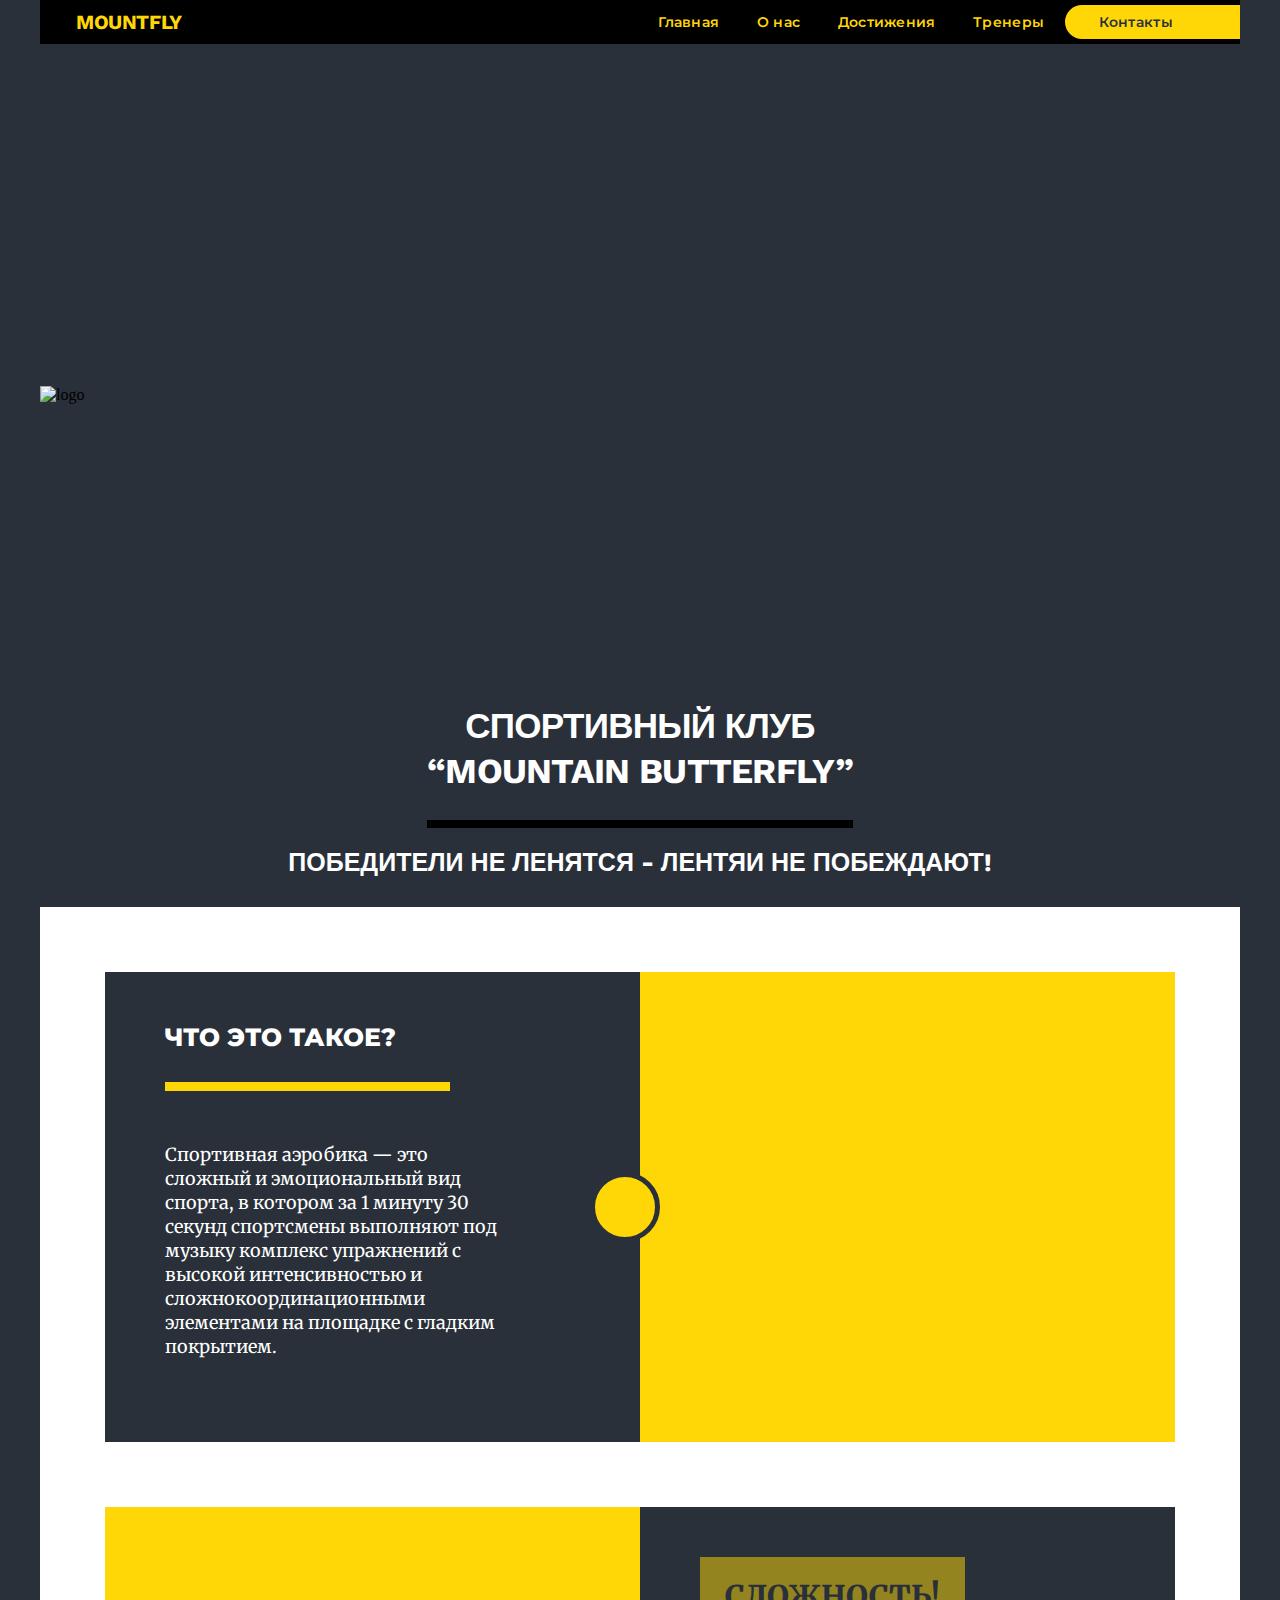
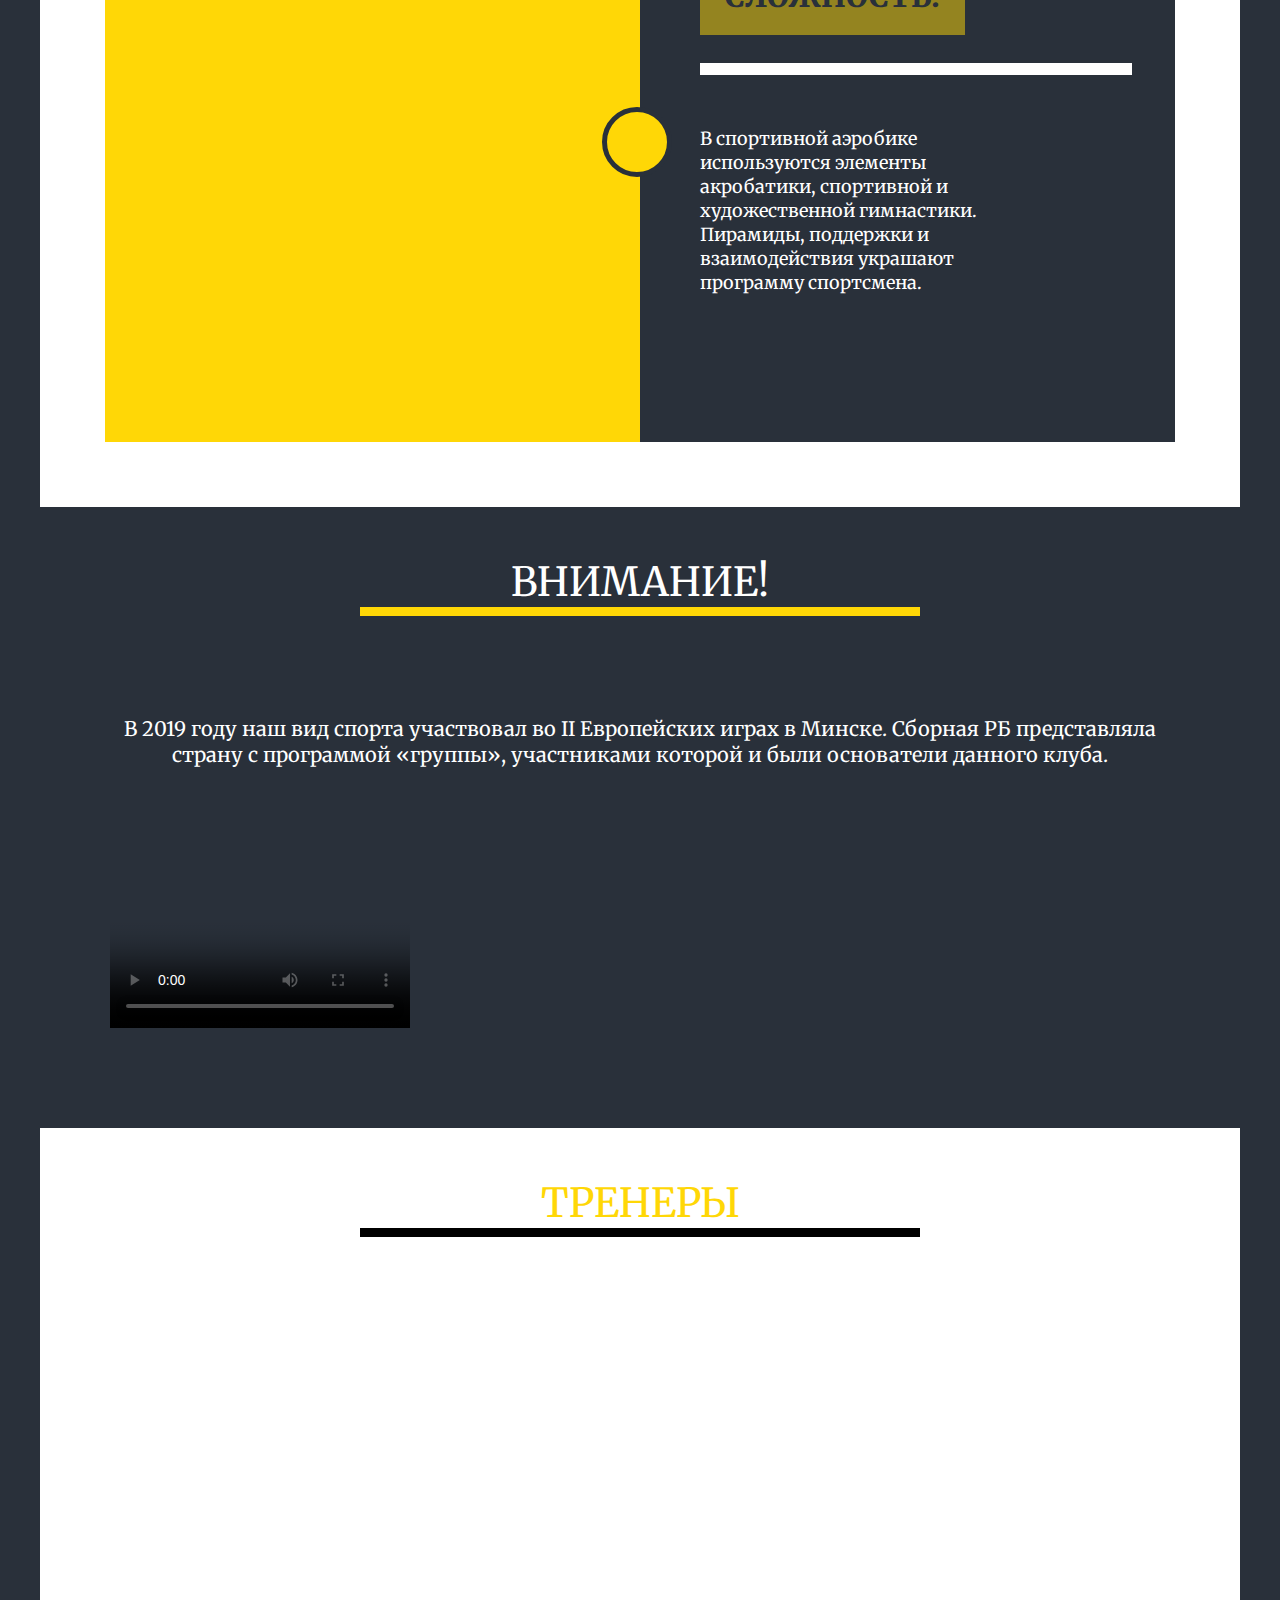
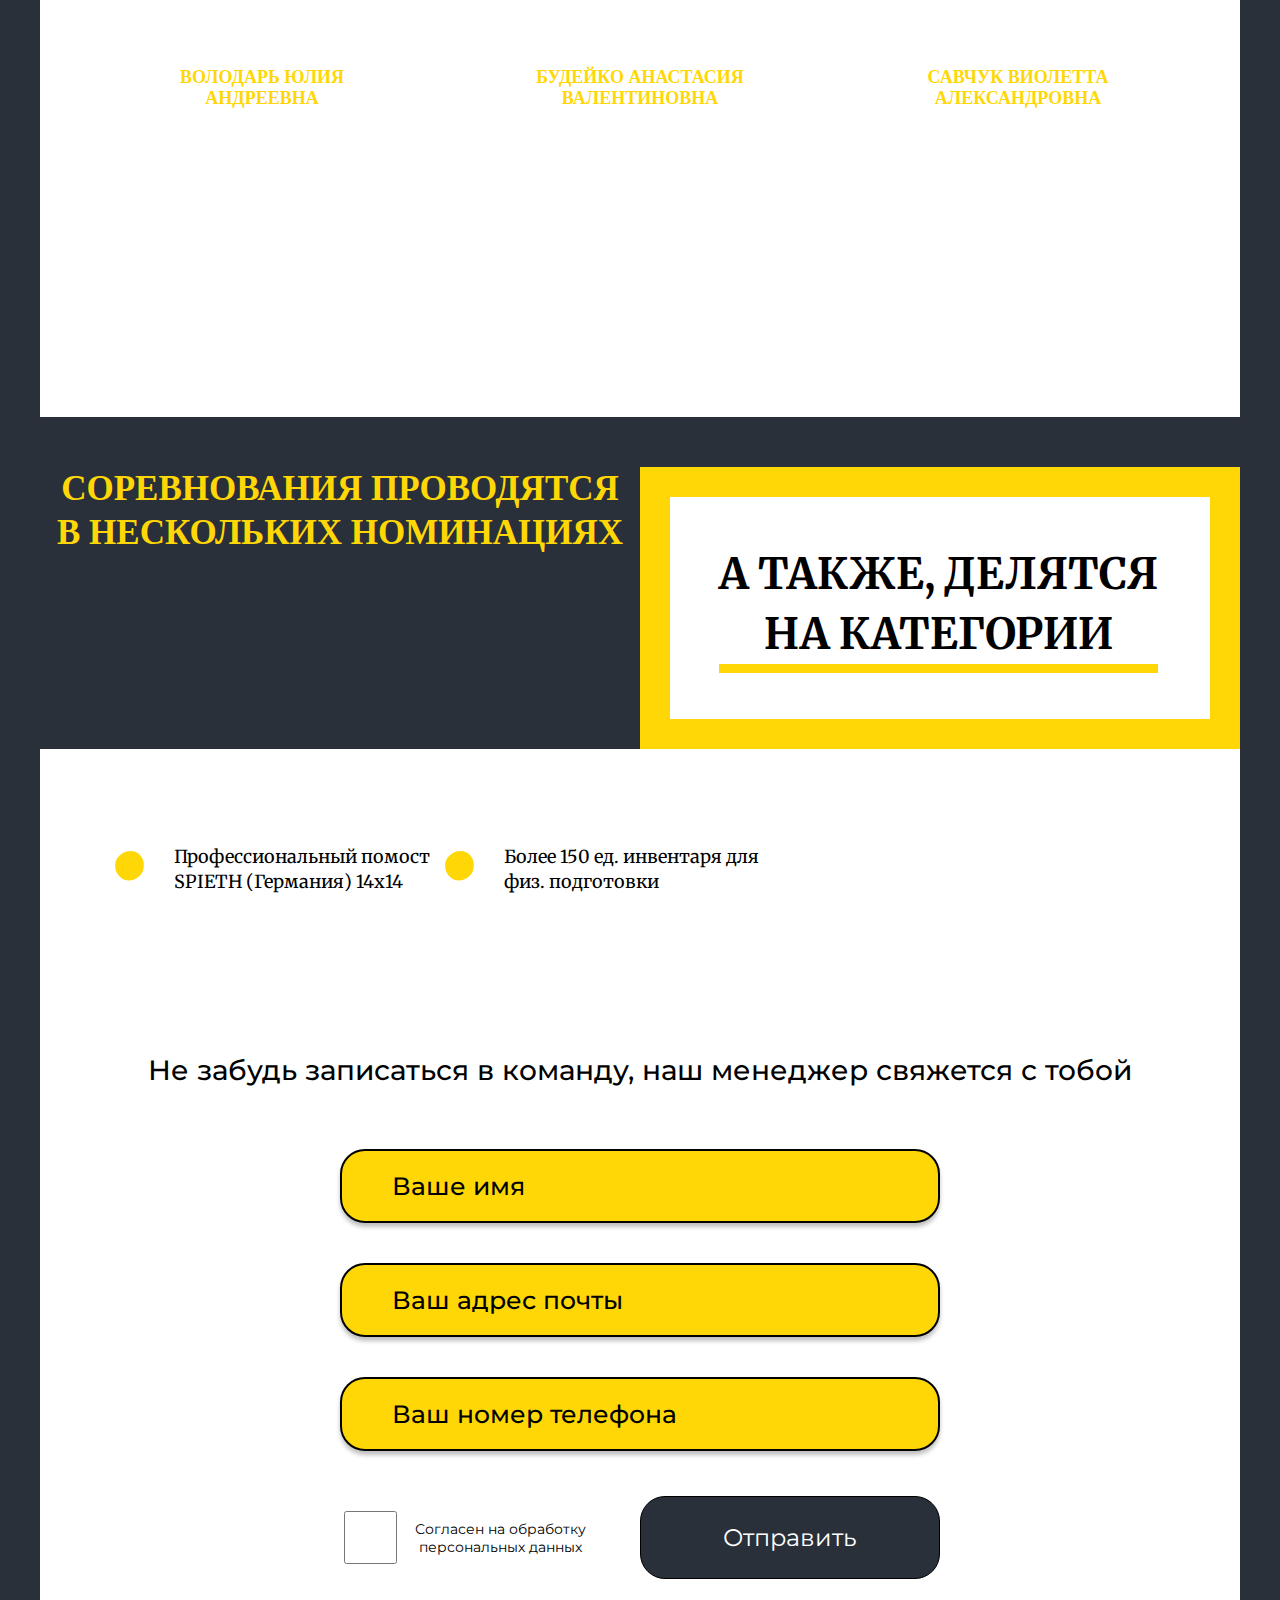
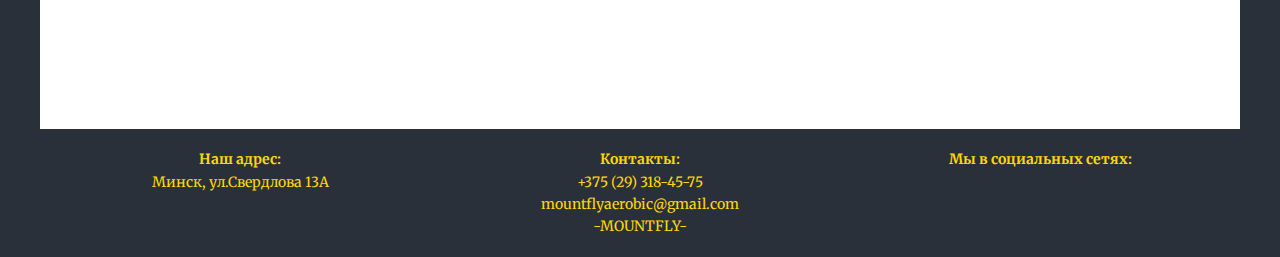
==== index.html @ a64c0f8c "Add files via upload" ====
<!DOCTYPE html>
<html>
<head>
    <meta charset="UTF-8">
    <meta http-equiv="X-UA-Compatible" content="IE=edge">
    <meta name="viewport" content="width=device-width, initial-scale=1.0">
    <title>MOUNTFLY</title>
    <link rel="stylesheet" href="style.css">
    <link rel="preconnect" href="https://fonts.googleapis.com">
    <link rel="preconnect" href="https://fonts.gstatic.com" crossorigin>
    <link href="https://fonts.googleapis.com/css2?family=Merriweather&family=Montserrat&family=Work+Sans&display=swap" rel="stylesheet">
    <link rel="stylesheet" href="https://use.fontawesome.com/releases/v5.6.1/css/all.css"
    integrity="sha384-gfdkjb5BdAXd+lj+gudLWI+BXq4IuLW5IT+brZEZsLFm++aCMlF1V92rMkPaX4PP" crossorigin="anonymous">
    <link rel="shortcut icon" href="images/logo.jpg" type="image/jpg">
</head>
<body>
    <header>
            
        <h1>MOUNTFLY</h1>
        <img src="images/logo2.png" alt="logo">
        <nav>
            <a href="#">Главная</a>
            <a href="#main">О нас</a>
            <a href="#attention">Достижения</a>
            <a href="#coaches">Тренеры</a>
            <a href="#contacts">Контакты</a>
        </nav>
        <div class="hamburger-menu">
            <input id="menu__toggle" type="checkbox"/>
            <label class="menu__btn" for="menu__toggle">
                <span></span>
            </label>
            <ul class="menu__box">
                <li><a class="menu__item" href="#">Главная</a></li>
                <li><a class="menu__item" href="#main">О нас</a></li>
                <li><a class="menu__item" href="#attention">Достижения</a></li>
                <li><a class="menu__item" href="#coaches">Тренеры</a></li>
                <li><a class="menu__item" href="#contacts">Контакты</a></li>
            </ul>
        </div>
    </header>
    <section class="header">
        <img src="images/logo2.png" alt="logo">
    </section>
    <section class="main" id="main">
        <div class="name">
            <h1>СПОРТИВНЫЙ КЛУБ<br> “MOUNTAIN BUTTERFLY”</h1>
            <h2>ПОБЕДИТЕЛИ НЕ ЛЕНЯТСЯ - ЛЕНТЯИ НЕ ПОБЕЖДАЮТ!</h2>
        </div>
    </section>
    <section class="about">
        <div class="left">
            <h1>ЧТО ЭТО ТАКОЕ?</h1>
            <p>Спортивная аэробика — это сложный и эмоциональный вид спорта, в котором за 1 минуту 30 секунд спортсмены
                 выполняют под музыку комплекс упражнений с высокой интенсивностью и сложнокоординационными элементами на 
                 площадке с гладким покрытием.</p>
        </div>
        <div class="right">
            <div class="slider-container">
                <div class="slider-track">
                    <div class="slider-item"></div>
                    <div class="slider-item"></div>
                    <div class="slider-item"></div>
                </div>
            </div>
            <div class="slider-button">
                
            </div>
        </div>
        <img src="images/photo_4.png" class="hid">
    </section>
    <section class="complexity">
        <div class="right">
            <div class="slider-container2">
                <div class="slider-track2">
                    <div class="slider-item2"></div>
                    <div class="slider-item2"></div>
                    <div class="slider-item2"></div>
                </div>
            </div>
           <div class="slider-button2">
                
            </div>
        </div>
        <div class="left">
            <h1>Сложность!</h1>
            <hr>
            <p>В спортивной аэробике используются элементы акробатики, спортивной и художественной гимнастики.
                 Пирамиды, поддержки и взаимодействия украшают программу спортсмена.</p>
        </div>
        <img src="images/photo_7.jpg" class="hid">
    </section>
    <section class="attention" id="attention">
        <h1>внимание!</h1>
        <p>В 2019 году наш вид спорта участвовал во II Европейских играх в Минске. 
            Сборная РБ представляла страну с программой «группы», участниками которой и были основатели данного клуба.</p>
        <div class="attImg">
            <img src="images/photo_10.png" alt="">
            <video controls="controls" poster="images/photo_12.png">
                <source src="images/video.mp4" type='video/mp4; codecs="avc1.42E01E, mp4a.40.2"'>
            </video>
            <img src="images/photo_11.png" alt="">
        </div>
            
    </section>
    <section class="coaches" id="coaches">
        <h1>Тренеры</h1>
        <div class="members">
                <div class="member">
                    <h2>ВОЛОДАРЬ ЮЛИЯ<br> АНДРЕЕВНА</h2>
                    <p>В спорте 16 лет (Нац.Сборная) <br>
                            Мастер спорта РБ<br>
                            Участница 2 Европейских игр<br>
                            Высшее проф. образование (БГУФК)<br>
                            Педагогический стаж 3 года<br>
                            Чемпионка Европы 2013 года<br>
                            Судья 1 категории<br>
                            Действующий спортсмен</p>
                </div>
                <div class="member">
                    <h2>БУДЕЙКО АНАСТАСИЯ<br>
                            ВАЛЕНТИНОВНА</h2>
                    <p>В спорте 15 лет (Нац.Сборная)<br>
                            Мастер спорта РБ<br>
                            Участница 2 Европейских игр<br>
                            Высшее проф. образование (БГУФК)<br>
                            Педагогический стаж 3 года<br>
                            Многократный чемпион РБ<br>
                            Судья 1 категории<br>
                            Действующий спортсмен</p>
                </div>
                <div class="member">
                    <h2> САВЧУК ВИОЛЕТТА<br>
                            АЛЕКСАНДРОВНА</h2>
                    <p>Идейный директор<br>
                            Организатор соревнований<br>
                            Помощник тренеров<br>
                            Волонтер по спортивной аэробике<br>
                            II-ых европейских игр</p>
                </div>
        </div>
    </section>
    <section class="solo">
        <div class="sLeft">
            <h2>СОРЕВНОВАНИЯ ПРОВОДЯТСЯ<br>
                    В НЕСКОЛЬКИХ НОМИНАЦИЯХ</h2>
            <img src="images/photo_14.png" alt="">
        </div>
        <div class="sRight">
            <div class="sRight2">
                <div class="sRight3">
                    <h2>А ТАКЖЕ, ДЕЛЯТСЯ<br>
                            НА КАТЕГОРИИ</h2>
                    <img src="images/photo_13.png" alt="">
                </div>
            </div>
        </div>
    </section>
    <section class="gym">
        <div>
            <img src="images/photo_18.png" alt="">
            <ul>
                <li class="list-type">•</li>
                <li>Профессиональный помост<br>
                        SPIETH (Германия) 14х14</li>
                <li class="list-type">•</li>
                <li>Более 150 ед. инвентаря для <br>
                        физ. подготовки </li>
            </ul>
        </div>
    </section>
    <section class="contacts" id="contacts">
        <h2>Не забудь записаться в команду, наш менеджер свяжется с тобой</h2>
        <form action="#">
            <input type="text" placeholder="Ваше имя" id="name"><br>
            <input type="email" placeholder="Ваш адрес почты" id="email"><br>
            <input type="text" placeholder="Ваш номер телефона" id="tel"><br>
            <div class="send">
                <div>
                    <input type="checkbox" id="check" onchange="ch()">
                <label for="check">Согласен на обработку<br>
                    персональных данных </label> 
                </div>
                
                    <button onclick="sendMail(); return false">Отправить</button>
            </div>
        </form>
    </section>
    <footer>
            <p>
                <b>Наш адрес:</b><br>
                Минск, ул.Свердлова 13А
            </p>
            <p>
                <b>Контакты:</b><br>
                +375 (29) 318-45-75 <br>
                mountflyaerobic@gmail.com <br>
                -MOUNTFLY-
            </p>
            <p>
                <b>Мы в социальных сетях:</b><br>
                <a href="https://instagram.com/_mountfly_?utm_medium=copy_link" target="_blank" id="inst"></a>
                <a href="https://vk.com/mountfly" target="_blank" id="vk"></a>
            </p>
    </footer>
    <script src="https://ajax.googleapis.com/ajax/libs/jquery/3.6.0/jquery.min.js"></script>
    <script src="scripts/slider.js"></script>
    <script src="scripts/slider2.js"></script>
    <script src="scripts/script.js"></script>
</body>
</html>
---- style.css ----
body{
    box-sizing: border-box;
    margin: 0 auto;
    max-width: 1200px;
    background-color:#29303A;  
}
header{
    background-color:black;
    color: #FFD706;
    margin: 0;
    display: flex;
    justify-content: space-between;
    align-items: center;
}
header h1{
    font-family: Work Sans;
    font-style: normal;
    font-weight: bold;
    font-size: 20px;
    letter-spacing: -0.02em;
    padding: 10px;
    padding-right: 0;
    padding-left: 3%;
    margin: 0;
}
header img{
    display: none;
}
nav{
    width: 70%;
    text-align: right;
}
nav a{
    color: #FFD706;
    font-family: Montserrat;
    font-style: normal;
    font-weight: 600;
    font-size: 14px;
    letter-spacing: 0.02em;
    text-decoration: none;
    padding: 1% 2% 1% 2%;
}
nav a:last-child{
    color:#29303A;
    background-color: #FFD706;
    padding: 1% 8% 1% 4%;
    border-radius: 25px 0 0 25px;
}
nav a:hover{
    border-radius: 25px;
    color:#29303A;
    background-color: #FFD706;
}
.header{
    height: 360px;
    background-image: url(images/header2.jpg);
    background-repeat: no-repeat;
    background-size:cover;
    background-position: 50% 0%;
    vertical-align: middle;
    display: flex;
    align-items: flex-end;
}
.header img{
    width: 13%;
    vertical-align: middle;
}
.name h1{
    font-weight: bold;
    font-size: 35px;
    line-height: 65px;
    padding-top: 300px;
    padding-bottom: 26px;
    border-bottom: 8px solid #000000;
    display: inline-block;
    margin: 0;
    line-height: 45px;
    letter-spacing: -0.02em;
}
.name h2{
    margin: 0;
    padding-top: 20px;
    font-weight: bold;
    font-size: 25px;
    padding-bottom: 30px;
}
.main{
    background-image: url(images/Group_1.png);
    font-family: 'Work Sans', sans-serif;
    text-align: center;
    color: #FFFFFF;
    background-repeat: no-repeat;
    background-position: 50% 0%;
    background-size: 100% auto;
}
.about, .complexity{
    width: 100%;
    height: 600px;
    background-color: white;
    display: flex;
}
.left, .right{
    width: 45%;
    margin: 65px;
    box-sizing: border-box;
}
.left{
    margin-right: 0;
    background-color: #29303A;
    color:#FFFFFF;
    padding-left: 5%;
}
.left h1{
    font-family: 'Montserrat', sans-serif;
    font-weight: 800;
    font-size: 25px;
    border-bottom: 9px solid #FFD706;
    margin-top: 50px;
    margin-right: 40%;
    padding-bottom: 30px;
}
.left p{
    margin-top: 52px;
    font-family: Merriweather;
    font-style: normal;
    font-size: 18px;
    line-height: 133.5%;
    padding-right: 140px;
}
.right{
    margin-left: 0;
    position: relative;
}
.slider-container, .slider-container2{
    overflow: hidden;
    background-color: pink;
    height: 100%;
}
.slider-track, .slider-track2{
    background-color: #FFD706;
    display: flex;
    transition: .2s;
    height: 100%;
}
.slider-item, .slider-item2{
    height: 100%;
    min-width: 100%;
    background-repeat: no-repeat;
    background-size: cover;
    background-position: 50% 50%;
}
.about .slider-item:nth-child(1){  background-image: url(images/photo_4.png);}
.about .slider-item:nth-child(2){  background-image: url(images/photo_5.jpg);}
.about .slider-item:nth-child(3){  background-image: url(images/photo_6.jpg);}
.slider-button, .slider-button2{
    background-color: #FFD706;
    background-image: url(images/arrow.png);
    background-repeat: no-repeat;
    background-size: cover;
    background-position: 50% 50%;
    color: #29303A;
    border-radius: 100%;
    border: 5px solid #29303A;
    width: 60px;
    height: 60px;
    text-align: center;
    vertical-align: middle;
    font-size: 90px;
    font-weight: bold;
    position: absolute;
    top: 200px;
    left: -50px;
}
.slider-button:hover,.slider-button2:hover{
    cursor: pointer;
}
.complexity .left, .complexity .right{
    margin: 65px;
    margin-top: 0;
}
.complexity .right{
    margin-right: 0;
}
.complexity .left{
    margin-left: 0;
}
.complexity .slider-item2:nth-child(1){  background-image: url(images/photo_7.jpg);}
.complexity .slider-item2:nth-child(2){  background-image: url(images/photo_8.jpg);}
.complexity .slider-item2:nth-child(3){  background-image: url(images/photo_9.jpg);}
.complexity .slider-button2{
    left: 93%;
}
.attention{
    background-color: #29303A;
    text-align: center;
    color: #FFFFFF;
    padding-bottom: 90px;
}
.attention h1, .coaches h1{
    font-family: Merriweather;
    font-size: 40px;
    border-bottom:9px solid #FFD706;
    text-transform: uppercase;
    font-weight: normal;
    padding-top: 50px;
    margin: 0 auto;
    max-width: 560px;
}
.attention p{
    font-family: Merriweather;
    font-size: 20px;
    line-height: 131.5%;
    padding: 80px 5% 80px 5%; 
}
video{
    max-width: 30%;
    margin: 10px 0;
}
.attImg{
    display: flex
}
.attention img{
    max-width: 30%;
    margin: 10px 35px;
}
.complexity h1{
    color: #29303A;
    font-size: 30px;
    font-family: Merriweather;
    text-transform: uppercase;
    background: rgba(255, 215, 6, 0.5);
    padding: 20px 25px;
    border: none;
    text-align: center;
    display: inline-block;
}
hr{
    border: 6px solid #FFFFFF;
    color: #ffffff;
    max-width: 420px;
    margin-left: 0;
}
.coaches{
    background-color: #FFFFFF;
    text-align: center;
    color: #FFFFFF;
    padding-bottom: 20px;
}
.coaches h1{
    color: #FFD706;
    border-color: black;
}
.member{
    width: 30%;
    height: 640px;
    background-repeat: no-repeat;
    background-size: cover;
    background-position: 50% 0%;
}
.member:nth-child(1){  background-image: url(images/photo_15.png);}
.member:nth-child(2){  background-image: url(images/photo_16.png);}
.member:nth-child(3){  background-image: url(images/photo_17.png);}
.member h2{
    color: #FFD706;
    padding: 0 7%;
    padding-top: 355px;
    font-size: 18px;
}
.members{
    display: flex;
    justify-content: space-between;
    margin: 5%;
}
.member p{
    font-family: Montserrat;
    font-size: 17px;
    line-height: 134.4%;
    letter-spacing: -0.055em;
    padding-top: 2%; 
}
.solo{
    background-color: #29303A;
    color: #FFD706;
    padding-top: 50px;
    display: flex;
    text-align: center;
}
.sLeft, .sRight{
    width: 50%
}
.solo img{
    width: 100%;
}
.sRight{
    background-color: #FFD706;
}
.sRight2{
    background-color: #FFD706;
    padding: 5%;
}
.sRight3{
    background:#FFFFFF;
    color: black;
    padding: 2%; 
}
.sRight h2{
    font-family: Merriweather;
    font-weight: bold;
    font-size: 43px;
    line-height: 60px;
    display: inline-block;
    border-bottom:9px solid #FFD706;
}
.sLeft h2{
    font-size: 35px;
    line-height: 44px;
    margin: 0;
}
.gym{
    background-color: #FFFFFF;
    padding: 5%;
}
.gym div{
    background-image: url(images/Group.png);
    background-repeat: no-repeat;
    background-position: 100% 100%;
    background-size: auto 100%;
}
.gym img{
    width: 87.3%;
}
.gym ul{
    display: flex;
    font-family: Merriweather;
    font-size: 18px;
    line-height: 134.4%;
    padding: 0;
}
.gym li{
    list-style: none;
}
.list-type{
    color: #FFD706;
    font-size:150px;
    padding-right: 15px;
}
.contacts{
    background-color: #FFFFFF;
    background-image: url(images/back.png);
    background-repeat: no-repeat;
    background-size: cover;
    text-align: center;
    padding-bottom: 150px;
}
.contacts h2{
    margin: 0;
    padding: 80px 0 40px 0;
    font-family: Montserrat;
    font-weight: 500;
    font-size: 28px;
    line-height: 134.4%;
}
input[type=text], input[type=email]{
    color: #000000;
    font-size: 25px;
    font-family: Montserrat;
    font-weight: 500;
    padding: 20px 0 20px 50px;
    background-color: #FFD706;
    width: 100%;
    margin: 20px 0;
    border: 2px solid #000000;
    box-sizing: border-box;
    box-shadow: 0px 4px 4px rgba(0, 0, 0, 0.25);
    border-radius: 25px;
}
input::-webkit-input-placeholder{
    color: black;
}
input::-moz-placeholder{
    color: black;
}
input[type=checkbox]{
    background-color: #FFD706;
    border: 2px solid #000000;
    width: 53px;
    height: 53px;
}
button{
    color: white;
    text-align: center;
    padding: 26px 0;
    width: 50%;
    font-family: Montserrat;
    font-size: 24px;
    background: #29303A;
    border: 1px solid #000000;
    box-sizing: border-box;
    border-radius: 25px;
}
button:hover{
    background:white;
    color:#29303A;
    cursor: pointer;
}
button:disabled,
button[disabled]{
  background-color: #cccccc;
  color: #666666;
}
label{
    font-size: 14px;
    font-family: Montserrat;
    margin-left: 15px;
}
.send{
    align-items: center;
    display: flex;
    justify-content: space-between;
    margin-top: 25px;
}
form{
    width: 50%;
    margin: 0 auto;
}
.send div{
    display: flex;
    align-items: center;
}
footer{
    background-color: #29303A;
    padding: 5px 0;
    display: flex;
    justify-content: space-around;
    color: #FFD706;
    text-align: center;
}
footer p{
    width: 30%;
    font-size: 14px;
    font-family: Merriweather;
    line-height: 160%;
}
footer p a{
    display: inline-block;
    width: 30px;
    height: 30px;
    background-size: 100% auto;
    background-repeat: no-repeat;
    margin: 0 10px;
    background-position: 50% 50%;
    margin-top: 5px;
}
#inst {background-image: url(images/inst.png);}
#vk {
    background-image: url(images/vk.png);
    width: 43px;
}
.hamburger-menu{
    display: none;
} 
.hid{
    display: none;
}
@media(max-width: 905px){
    input[type=checkbox]{
		width:10px;
	}
	#check{
		width:53px;
	}
    nav{
        display: none;
    }
    header img{
        display: block;
        width: 40px;
margin-left: 3px;
    }
    .hamburger-menu{
        display: block;
    }
    #menu__toggle {
        opacity: 0;
      }
      /* стилизуем кнопку */
      .menu__btn {
        display: flex; /* используем flex для центрирования содержимого */
        align-items: center;  /* центрируем содержимое кнопки */
        position: fixed;
        top: 20px;
        left: 10px;
        width: 26px;
        height: 26px;
        cursor: pointer;
        z-index: 1;
      }
      /* добавляем "гамбургер" */
      .menu__btn > span, .menu__btn > span::before, .menu__btn > span::after {
        display: block;
        position: absolute;
        width: 100%;
        height: 3px;
        background-color: #FFFFFF;
      }
      .menu__btn > span::before {
        content: '';
        top: -8px;
      }
      .menu__btn > span::after {
        content: '';
        top: 8px;
      }
      header{
          position: fixed;
          width: 100%;
          background-color: rgba(41, 48, 58, 0.7);
          justify-content: flex-end;
      }
      header h1{
          font-size: 25px;
          padding: 10px;
          padding-right: 0;
          
      }
      /* контейнер меню */
      .menu__box {
        display: block;
        position: fixed;
        visibility: hidden;
        top: 0;
        left: -100%;
        width: 50%;
        height: 100%;
        margin: 0;
        padding: 40px 0;
        list-style: none;
        text-align: left;
        background-color: rgba(41, 48, 58, 0.8);
        box-shadow: 1px 0px 6px rgba(0, 0, 0, .2);
      }
      /* элементы меню */
      .menu__item {
        font-family: Montserrat;
        display: block;
        padding: 12px 24px;
        color: #FFD706;
        font-size: 20px;
        font-weight: 600;
        text-decoration: none;
      }
      .menu__item:hover {
        background-color: #CFD8DC;
      }
      
      #menu__toggle:checked ~ .menu__btn > span {
        transform: rotate(45deg);
      }
      #menu__toggle:checked ~ .menu__btn > span::before {
        top: 0;
        transform: rotate(0);
      }
      #menu__toggle:checked ~ .menu__btn > span::after {
        top: 0;
        transform: rotate(90deg);
      }
      #menu__toggle:checked ~ .menu__box {
        visibility: visible;
        left: 0;
      }
      .menu__btn > span,
      .menu__btn > span::before,
      .menu__btn > span::after {
        transition-duration: .25s;
      }
      .menu__box {
        transition-duration: .25s;
      }
      .menu__item {
        transition-duration: .25s;
      }
      .members, footer, ul, .attImg{
        flex-direction: column;
        align-items: center;
    }

    .member{
        width: 100%;
        height: min-content;
    }
    .member h2{
        padding-top: 75%;
    }
    .solo, ul, .about, .complexity{
      flex-direction: column;
    }
    .sLeft,.sRight, .left{
        width: 100%;
        margin: 0
    }
    .right{
        display: none;
    }
    footer p,form{
        width: 80%;
    }
    .r2 img{
        display: none
    }
    input[type=text], input[type=email],button{
        font-size: 18px;
    }
    li{
        margin: 10px 0;
        font-size: 14px;
    }
    .top-name{
        display: none;
    }
    .left{
        padding-left: 10%;
        
    }
    .left h1{
        margin-right: 0;
    }
    .about, .complexity{
        height: min-content;
    }
    .about .left, .complexity .left{
        margin-bottom: 0; 
    }
    .hid{
        display: block;
        max-width: 90%;
        margin: 5%;
    }
    .attention img,video{
        max-width: 90%; 
    }
    .name h1{
        padding-top: 200px;
    }
    .gym div{
        background-image: none;
        text-align: center;
    }
}
@media(max-width:1180px){
    .left p{
        padding-right: 10%;
    }
}
@media(max-width:800px){
    .header{
        background-image: none;
        height: 100px;
    }
    .header img{
        display: none;
    }
    
}
@media(max-width:700px){
    .header{
        height: 100px;
    }
    .name h1{
        padding-top: 150px;
        font-size: 30px;
    }
    .name h2{
        font-size: 20px;
    }
}
@media (min-width: 768px) and (max-width:1000px) {
    .member p{
        font-size: 14px;
    }
}
@media (min-width: 1000px) and (max-width:1240px) {
    .member p{
        font-size: 17px;
    }
    .rect{
        width: 300px;
    }
}
@media (min-width:570px) and (max-width: 768px) {
    .member{
        height: min-content;
    }
    .member h2{
        padding-top: 75%;
    }
}
@media(max-width:540px){
    .name h1,.attention h1, .coaches h1, .contacts h2{
        font-size: 30px;
    }
    .name h2,.attention p{
        font-size: 20px;
    }
    .left p{
        font-size: 18px;
    }
    .attention img, video{
        max-width: 300px;
    }
    .name h1{
        font-size: 26px;
        line-height: 25px;
    }
    .name h2{
        font-size: 16px;
    }
}
@media(max-width:450px){
    .name h1{
        padding-top: 120px;
        font-size: 20px;
        line-height: 18px;
    }
    .name h2{
        font-size: 12px;
    }
    .sRight h2,.sLeft h2{
        font-size: 30px;
    }
    .member h2 {
        padding-top: 85%;
    }
}
@media(max-width:360px){
    footer p{
        font-size: 18px;
    }
    .name h1{
        padding-top: 100px;
    }
    .member h2 {
        padding-top: 90%;
    }
    .member p {
        font-size: 12px;
    }
}
@media(min-width:1240px) and (max-width:1340px){
    .rect{
        width: 400px;
    }
}
@media(min-width:908px) and (max-width:1000px){
    .rect{
        width: 300px;
    }
}
@media(min-width:1400px){
    .top-name{
        height: 300px;
    }
}
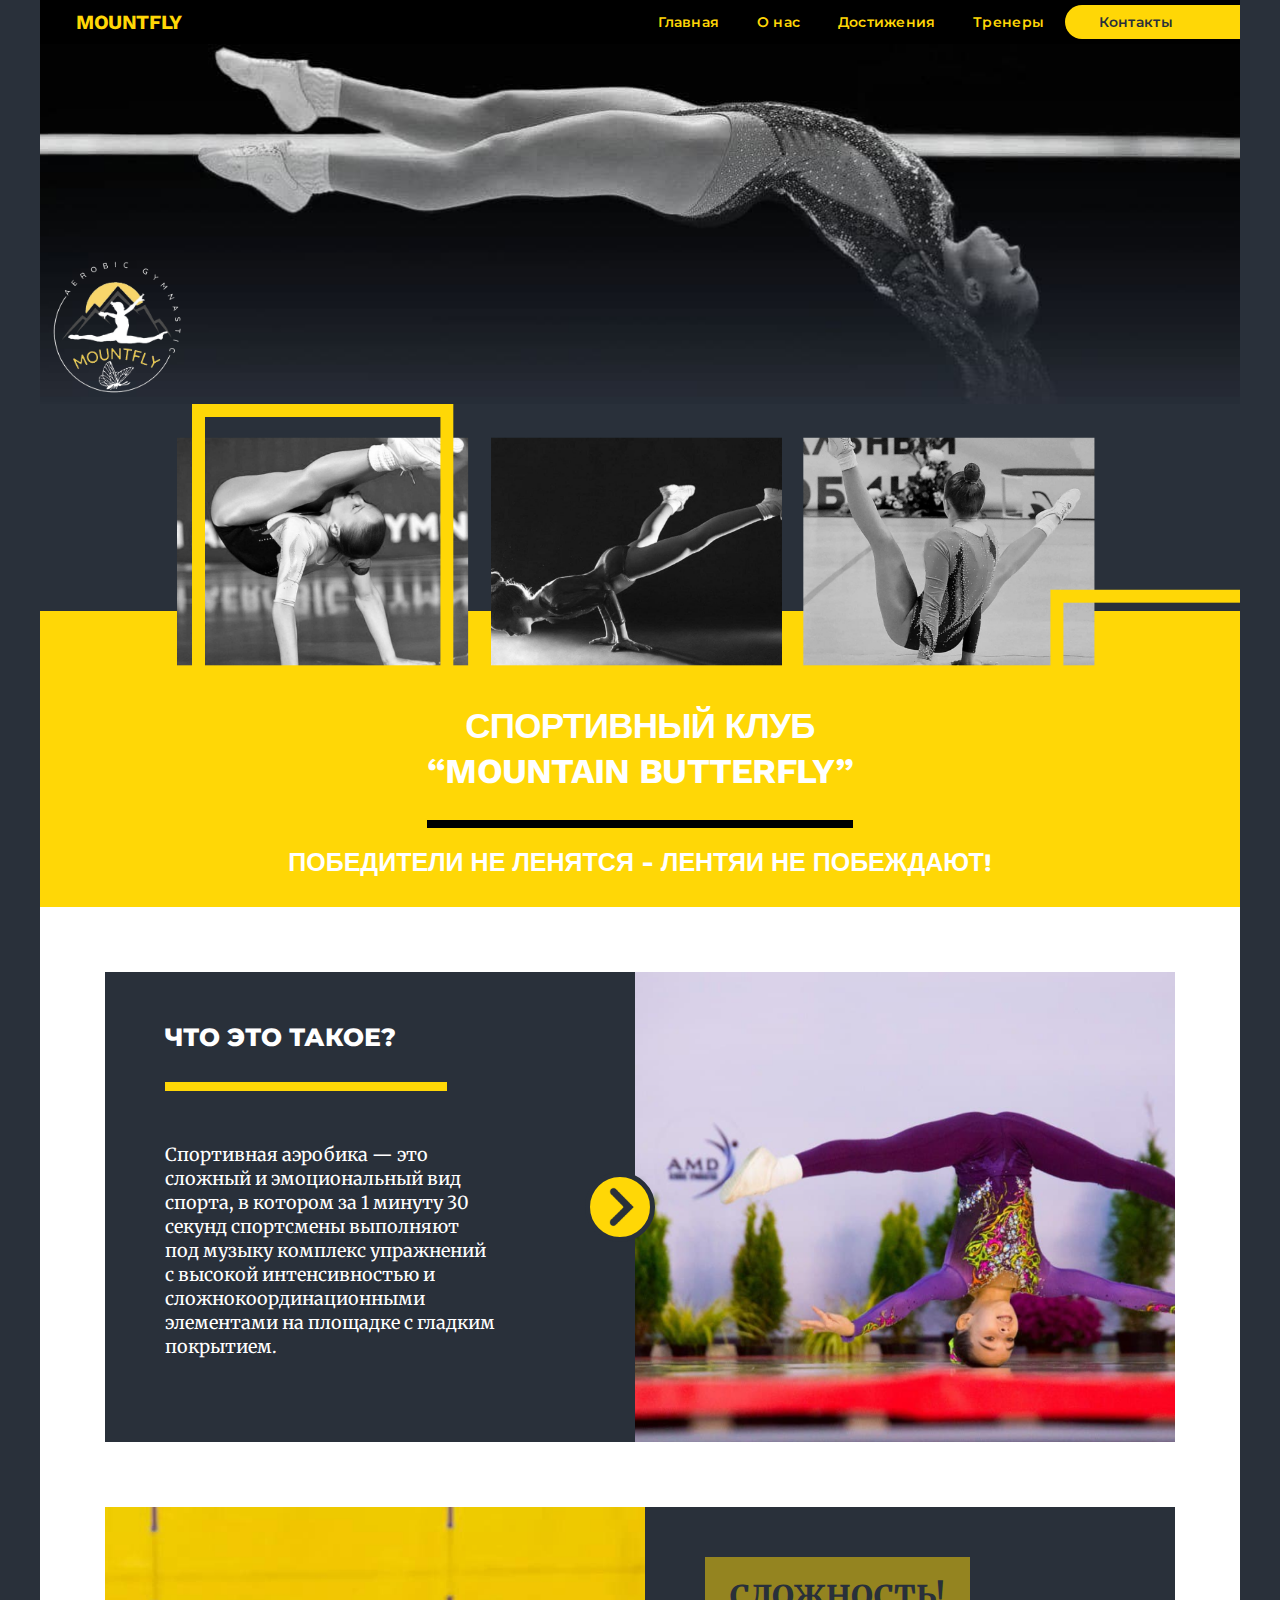
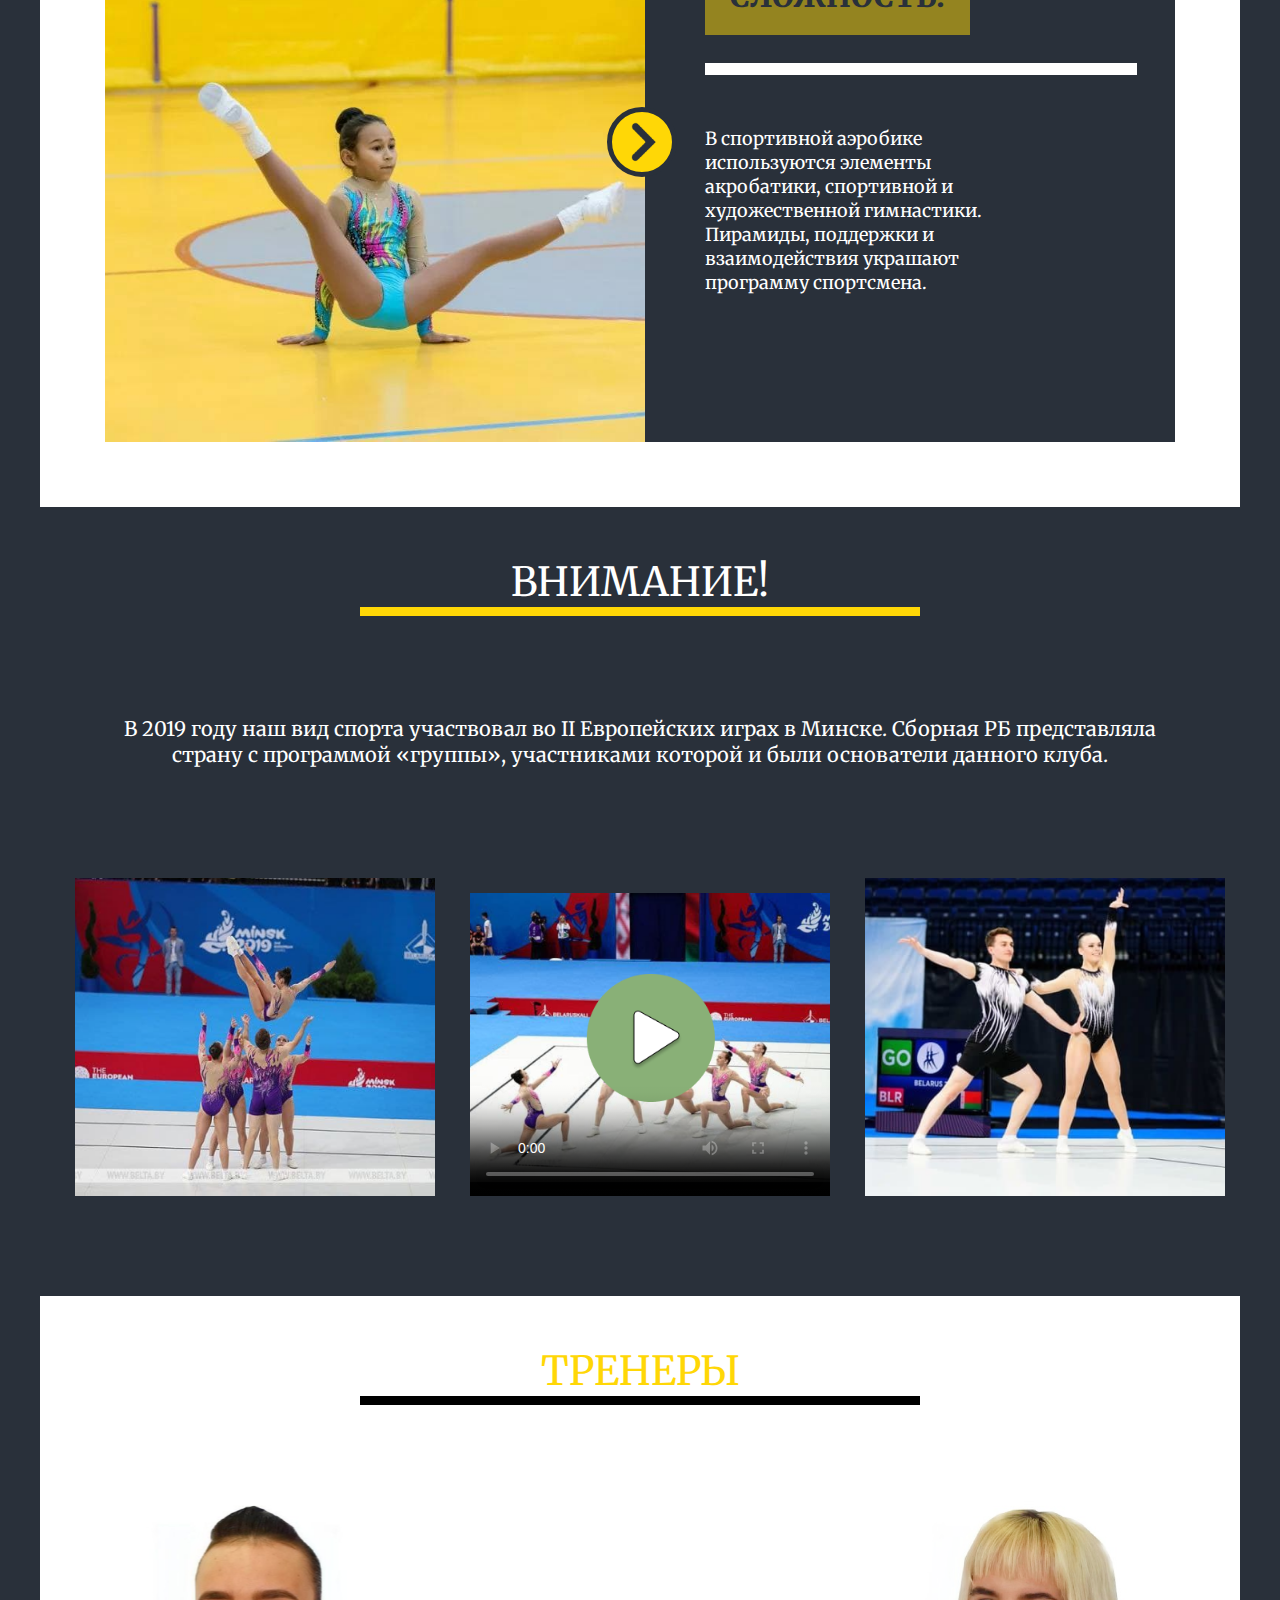
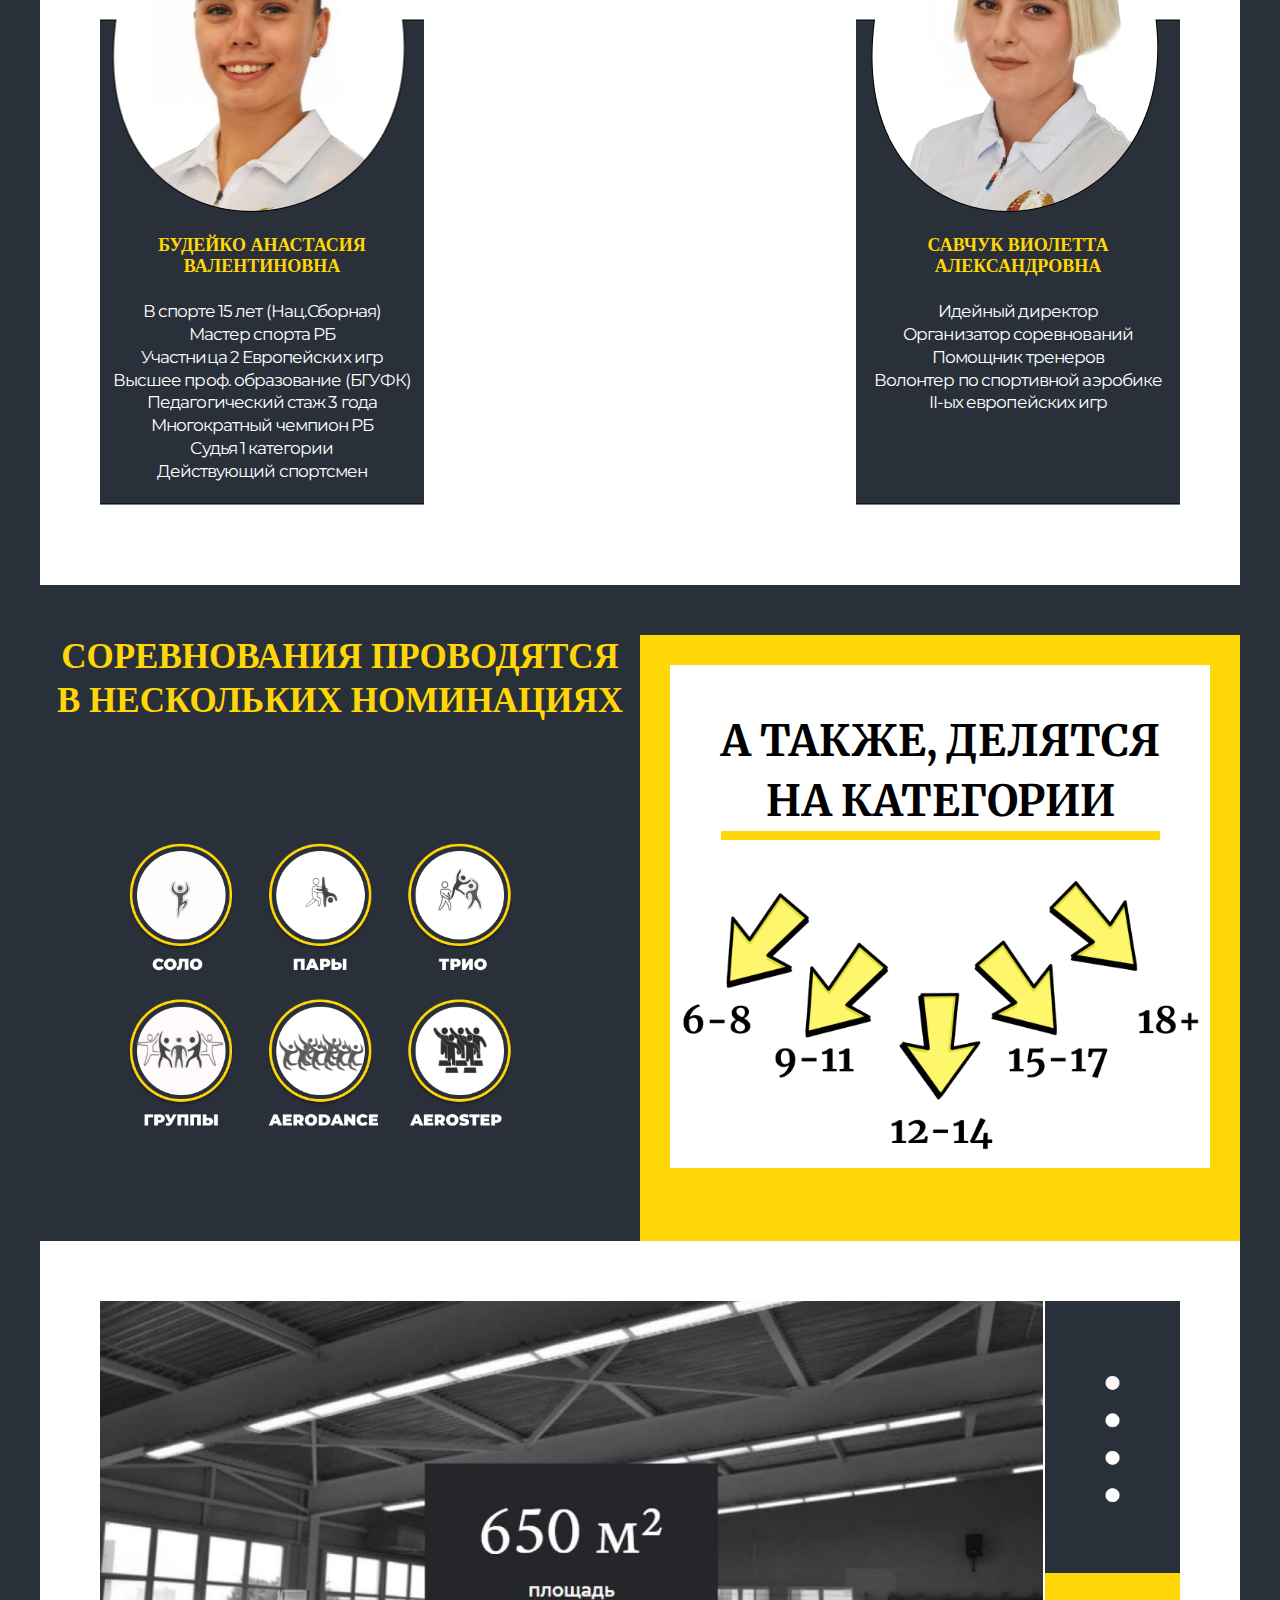
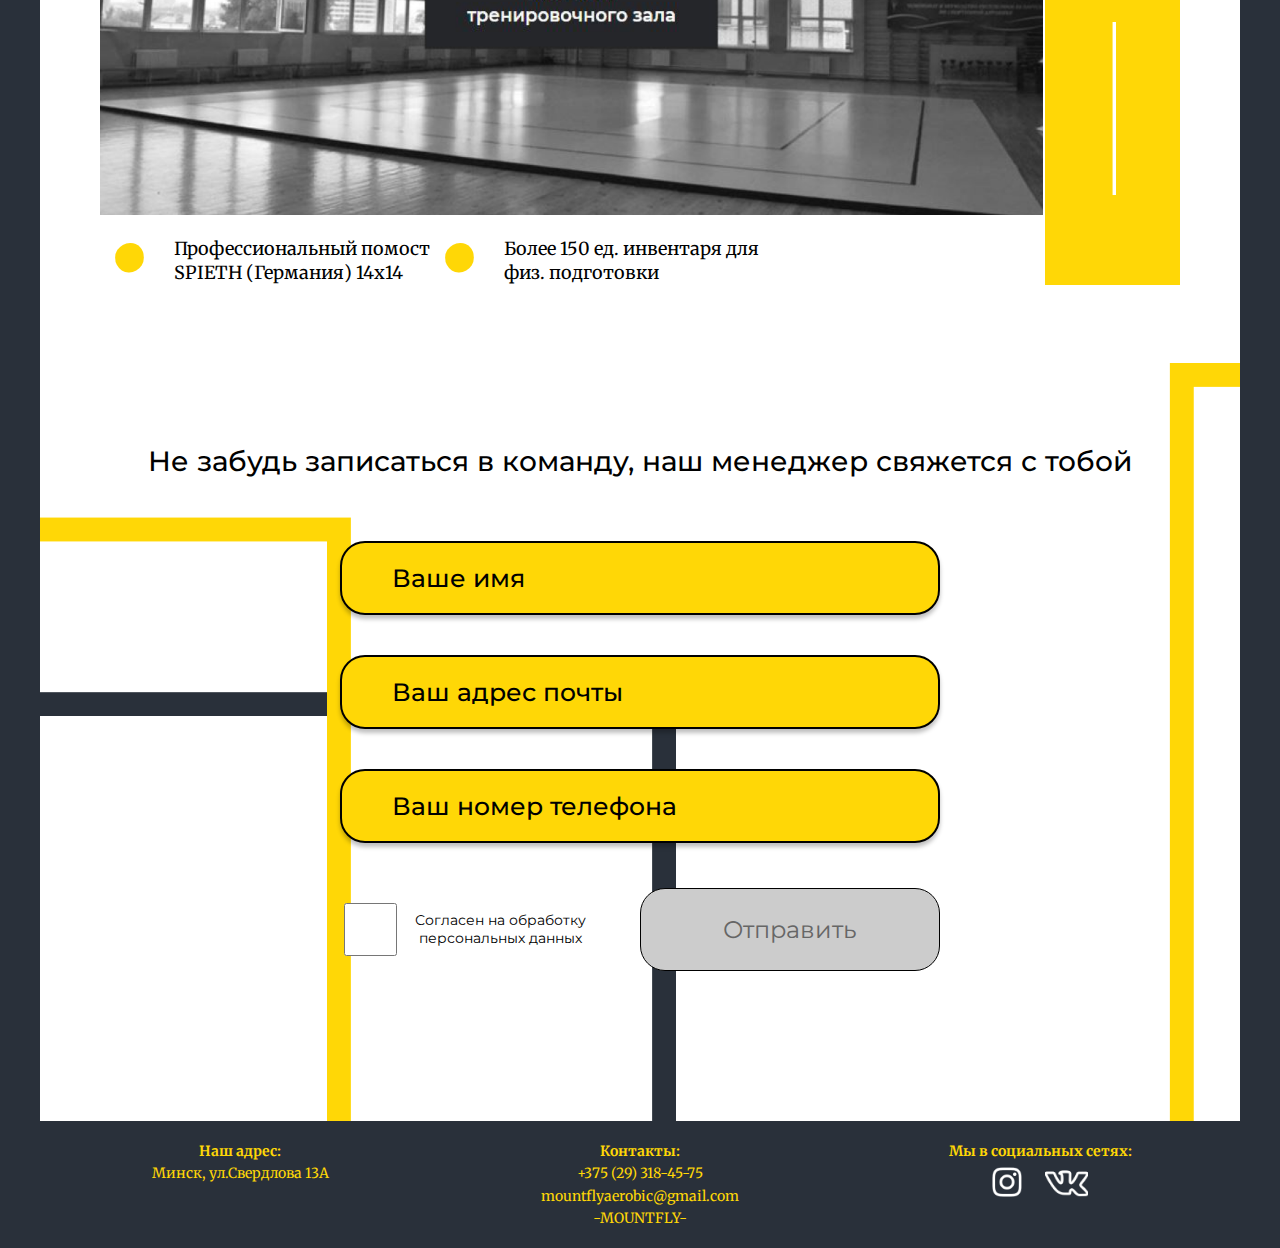
==== commit e1e55b83: "Update index.html" ====
--- a/index.html
+++ b/index.html
@@ -106,7 +106,7 @@
     <section class="coaches" id="coaches">
         <h1>Тренеры</h1>
         <div class="members">
-                <div class="member">
+              <!--  <div class="member">
                     <h2>ВОЛОДАРЬ ЮЛИЯ<br> АНДРЕЕВНА</h2>
                     <p>В спорте 16 лет (Нац.Сборная) <br>
                             Мастер спорта РБ<br>
@@ -116,7 +116,7 @@
                             Чемпионка Европы 2013 года<br>
                             Судья 1 категории<br>
                             Действующий спортсмен</p>
-                </div>
+                </div> -->
                 <div class="member">
                     <h2>БУДЕЙКО АНАСТАСИЯ<br>
                             ВАЛЕНТИНОВНА</h2>
@@ -208,4 +208,4 @@
     <script src="scripts/slider2.js"></script>
     <script src="scripts/script.js"></script>
 </body>
-</html>+</html>
